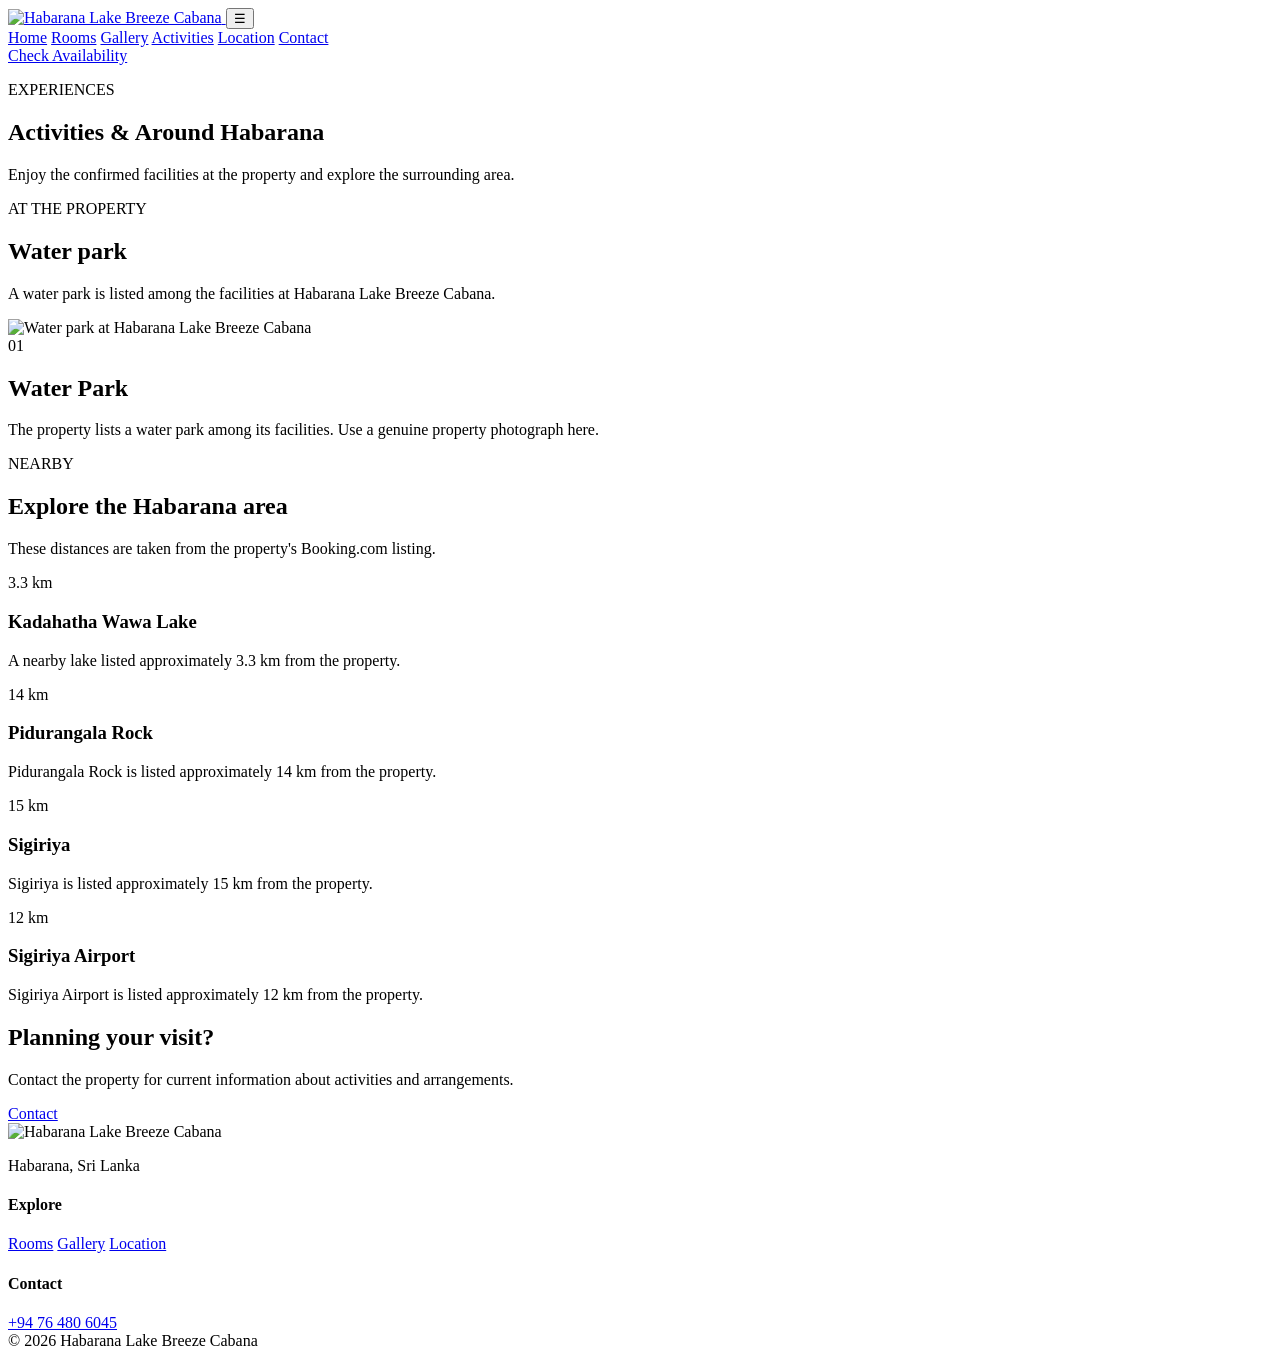
==== activities.html @ 10c1eff1 "Add Activities page with HTML structure This file contains the HTML structure for the Activities pag" ====
<!DOCTYPE html>
<html lang="en">

<head>

<meta charset="UTF-8">
<meta name="viewport" content="width=device-width, initial-scale=1.0">

<title>Activities & Experiences | Habarana Lake Breeze Cabana</title>

<link rel="stylesheet" href="style.css">

<link
href="https://fonts.googleapis.com/css2?family=DM+Sans:wght@400;500;600;700&family=Playfair+Display:wght@500;600;700&display=swap"
rel="stylesheet"
>

</head>


<body>


<header class="site-header">

<a href="index.html" class="logo">
<img src="images/logo.png" alt="Habarana Lake Breeze Cabana">
</a>

<button class="menu-button" id="menuButton">☰</button>

<nav id="mainNav">

<a href="index.html">Home</a>
<a href="rooms.html">Rooms</a>
<a href="gallery.html">Gallery</a>
<a href="activities.html">Activities</a>
<a href="location.html">Location</a>
<a href="contact.html">Contact</a>

</nav>

<a class="header-book" href="rooms.html#availability">
Check Availability
</a>

</header>



<section class="page-hero">

<div>

<p class="eyebrow">EXPERIENCES</p>

<h1>Activities & Around Habarana</h1>

<p>
Enjoy the confirmed facilities at the property and
explore the surrounding area.
</p>

</div>

</section>



<main>


<section class="section">

<div class="section-heading">

<p class="eyebrow dark">AT THE PROPERTY</p>

<h2>Water park</h2>

<p>
A water park is listed among the facilities at
Habarana Lake Breeze Cabana.
</p>

</div>


<div class="activity-feature">

<img
src="images/activity-1.jpg"
alt="Water park at Habarana Lake Breeze Cabana"
>

<div>

<span class="activity-number">
01
</span>

<h2>Water Park</h2>

<p>
The property lists a water park among its facilities.
Use a genuine property photograph here.
</p>

</div>

</div>

</section>



<section class="section nearby-section">

<div class="section-heading">

<p class="eyebrow dark">NEARBY</p>

<h2>Explore the Habarana area</h2>

<p>
These distances are taken from the property's
Booking.com listing.
</p>

</div>


<div class="nearby-grid">


<article>

<span>3.3 km</span>

<h3>Kadahatha Wawa Lake</h3>

<p>
A nearby lake listed approximately 3.3 km from
the property.
</p>

</article>


<article>

<span>14 km</span>

<h3>Pidurangala Rock</h3>

<p>
Pidurangala Rock is listed approximately 14 km
from the property.
</p>

</article>


<article>

<span>15 km</span>

<h3>Sigiriya</h3>

<p>
Sigiriya is listed approximately 15 km from
the property.
</p>

</article>


<article>

<span>12 km</span>

<h3>Sigiriya Airport</h3>

<p>
Sigiriya Airport is listed approximately 12 km
from the property.
</p>

</article>


</div>

</section>



<section class="section">

<div class="booking-note">

<h2>Planning your visit?</h2>

<p>
Contact the property for current information about
activities and arrangements.
</p>

<a href="contact.html" class="button primary">
Contact
</a>

</div>

</section>


</main>



<footer>

<div class="footer-main">

<div>

<img
src="images/logo.png"
class="footer-logo"
alt="Habarana Lake Breeze Cabana"
>

<p>Habarana, Sri Lanka</p>

</div>


<div>

<h4>Explore</h4>

<a href="rooms.html">Rooms</a>
<a href="gallery.html">Gallery</a>
<a href="location.html">Location</a>

</div>


<div>

<h4>Contact</h4>

<a href="tel:+94764806045">
+94 76 480 6045
</a>

</div>

</div>


<div class="footer-bottom">

<span>© 2026 Habarana Lake Breeze Cabana</span>

</div>

</footer>


<script src="script.js"></script>

</body>
  </html>
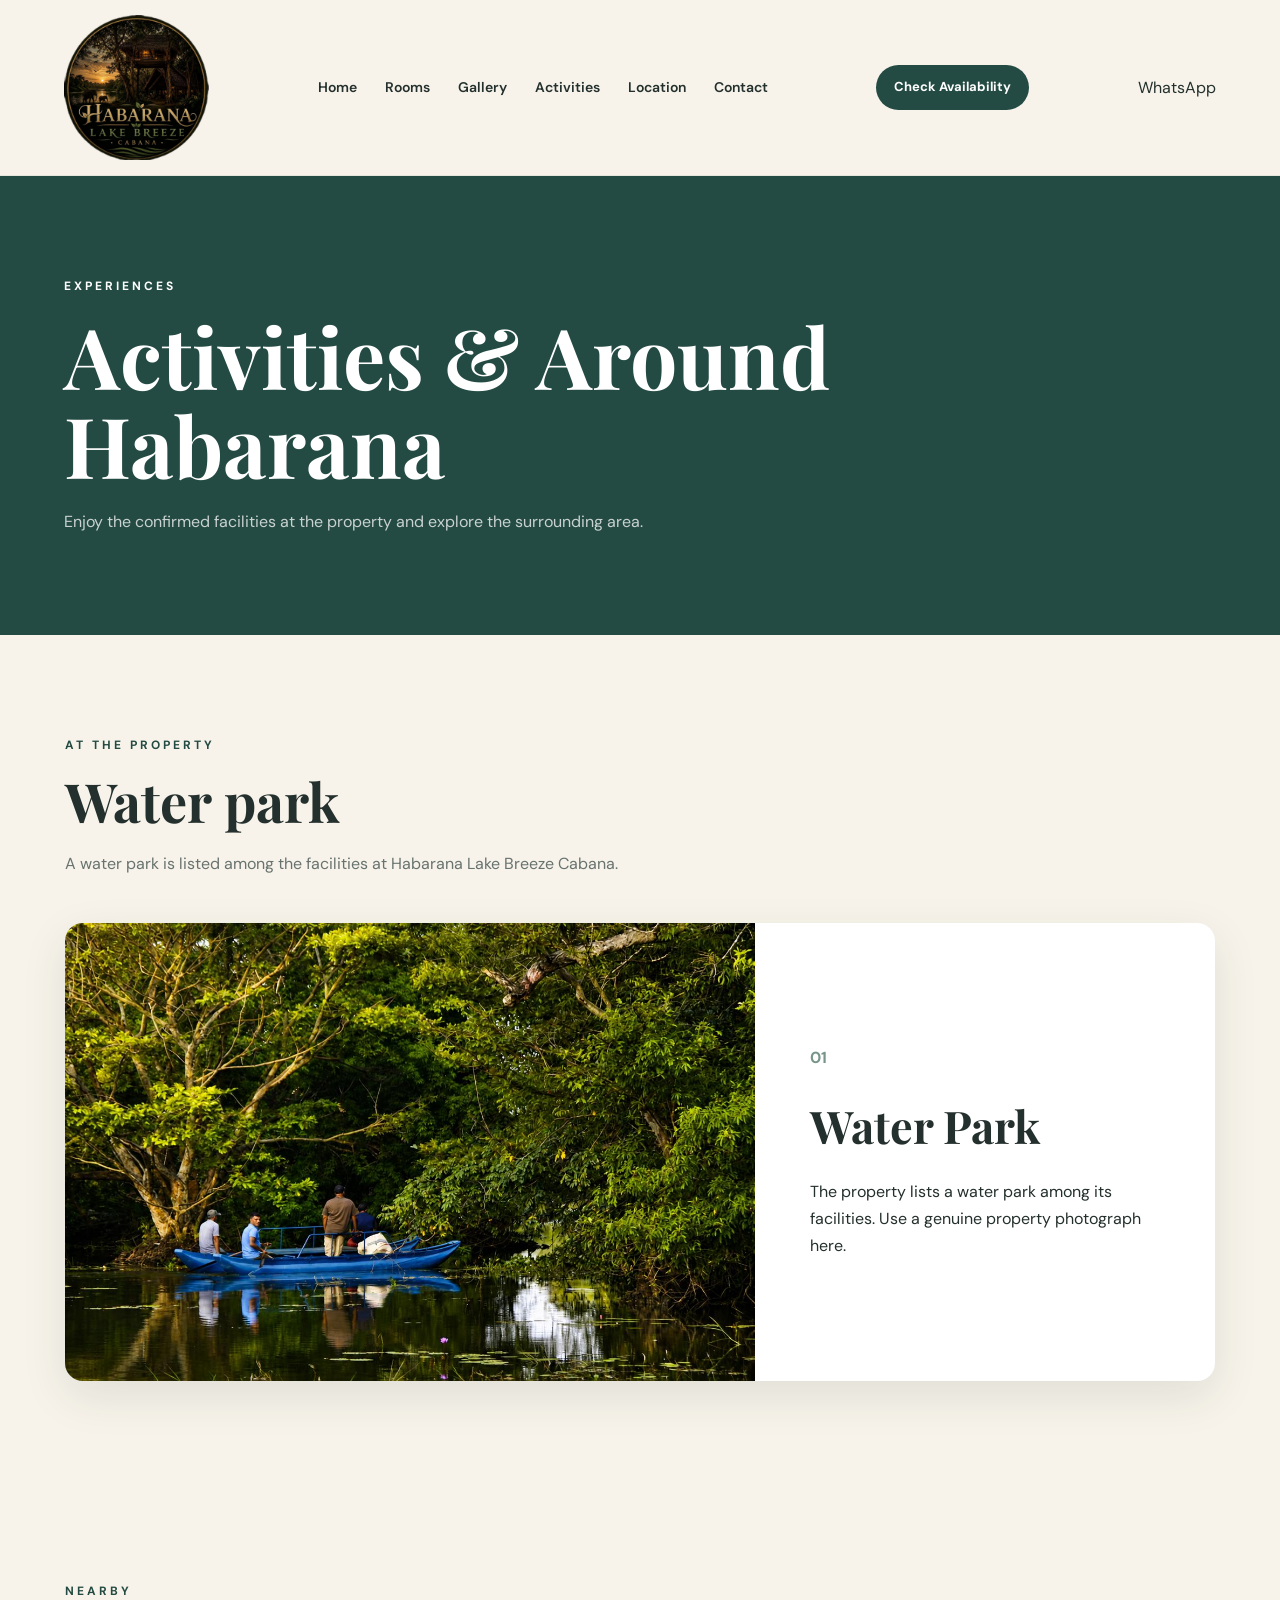
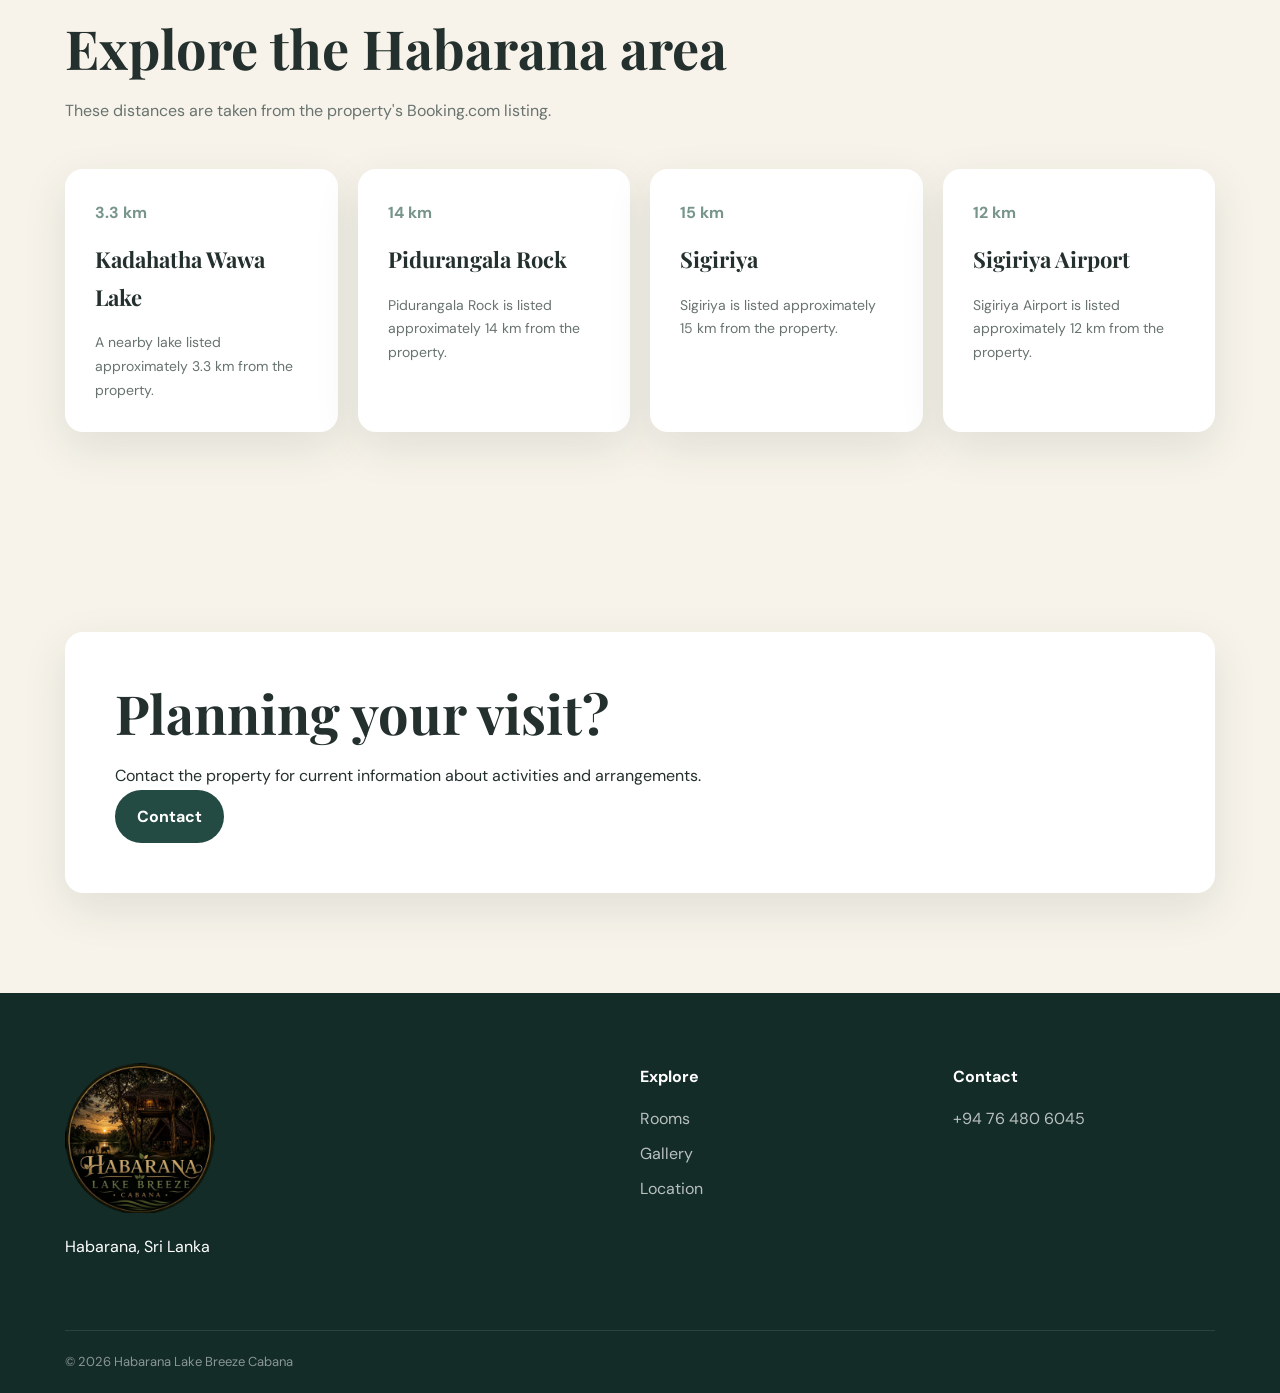
==== commit 8b8449f9: "Add WhatsApp button to activities page" ====
--- a/activities.html
+++ b/activities.html
@@ -44,6 +44,15 @@
 Check Availability
 </a>
 
+  <a
+    href="https://wa.me/94764806045"
+    class="whatsapp-button"
+    target="_blank"
+    rel="noopener noreferrer"
+>
+    WhatsApp
+  </a>
+
 </header>
 
 
--- a/style.css
+++ b/style.css
@@ -0,0 +1,1265 @@
+:root {
+
+    --forest: #244b43;
+    --forest-dark: #17362f;
+    --sage: #78958a;
+    --cream: #f7f3ea;
+    --sand: #e7dcc9;
+    --white: #ffffff;
+    --ink: #24302d;
+    --muted: #68736f;
+    --border: #dfe4df;
+
+    --serif: "Playfair Display", serif;
+    --sans: "DM Sans", sans-serif;
+
+    --radius: 18px;
+    --shadow: 0 15px 45px rgba(20, 45, 38, .10);
+
+}
+
+
+* {
+    box-sizing: border-box;
+    margin: 0;
+    padding: 0;
+}
+
+
+html {
+    scroll-behavior: smooth;
+}
+
+
+body {
+
+    font-family: var(--sans);
+    color: var(--ink);
+    background: var(--cream);
+    line-height: 1.7;
+
+}
+
+
+img {
+
+    width: 100%;
+    display: block;
+    object-fit: cover;
+
+}
+
+
+a {
+
+    color: inherit;
+    text-decoration: none;
+
+}
+
+
+.site-header {
+
+    position: sticky;
+    top: 0;
+    z-index: 1000;
+
+    display: flex;
+    align-items: center;
+    justify-content: space-between;
+
+    gap: 25px;
+
+    padding: 15px 5%;
+
+    background: rgba(247,243,234,.96);
+    backdrop-filter: blur(12px);
+
+    border-bottom: 1px solid rgba(36,75,67,.08);
+
+}
+
+
+.logo img {
+
+    width: 145px;
+    height: auto;
+    object-fit: contain;
+
+}
+
+
+nav {
+
+    display: flex;
+    align-items: center;
+    gap: 28px;
+
+}
+
+
+nav a {
+
+    font-size: 14px;
+    font-weight: 600;
+    color: var(--ink);
+
+    transition: .25s ease;
+
+}
+
+
+nav a:hover {
+
+    color: var(--forest);
+
+}
+
+
+.header-book {
+
+    background: var(--forest);
+    color: white;
+
+    padding: 11px 18px;
+
+    border-radius: 50px;
+
+    font-size: 13px;
+    font-weight: 700;
+
+}
+
+
+.menu-button {
+
+    display: none;
+
+    border: none;
+    background: transparent;
+
+    font-size: 25px;
+
+}
+
+
+.hero {
+
+    position: relative;
+    min-height: 82vh;
+
+    display: flex;
+    align-items: center;
+
+    overflow: hidden;
+
+}
+
+
+.hero-image {
+
+    position: absolute;
+    inset: 0;
+
+    width: 100%;
+    height: 100%;
+
+    object-fit: cover;
+
+}
+
+
+.hero-overlay {
+
+    position: absolute;
+    inset: 0;
+
+    background:
+        linear-gradient(
+            90deg,
+            rgba(15,40,34,.80),
+            rgba(15,40,34,.30),
+            rgba(15,40,34,.10)
+        );
+
+}
+
+
+.hero-content {
+
+    position: relative;
+    z-index: 2;
+
+    width: min(1100px, 90%);
+
+    margin: auto;
+
+    color: white;
+
+}
+
+
+.eyebrow {
+
+    font-size: 12px;
+    font-weight: 700;
+
+    letter-spacing: 3px;
+
+    margin-bottom: 15px;
+
+}
+
+
+.eyebrow.dark {
+
+    color: var(--forest);
+
+}
+
+
+.hero h1,
+.page-hero h1 {
+
+    font-family: var(--serif);
+
+    font-size: clamp(44px, 7vw, 84px);
+
+    line-height: 1.05;
+
+    max-width: 800px;
+
+}
+
+
+.hero-text {
+
+    margin-top: 22px;
+
+    font-size: 18px;
+
+    max-width: 550px;
+
+}
+
+
+.hero-buttons {
+
+    display: flex;
+    gap: 12px;
+
+    margin-top: 35px;
+
+    flex-wrap: wrap;
+
+}
+
+
+.button {
+
+    display: inline-flex;
+
+    align-items: center;
+    justify-content: center;
+
+    padding: 13px 22px;
+
+    border-radius: 50px;
+
+    font-weight: 700;
+
+    transition: .25s ease;
+
+    border: none;
+
+    cursor: pointer;
+
+}
+
+
+.button.primary {
+
+    background: var(--forest);
+    color: white;
+
+}
+
+
+.button.primary:hover {
+
+    background: var(--forest-dark);
+
+    transform: translateY(-2px);
+
+}
+
+
+.button.secondary {
+
+    border: 1px solid rgba(255,255,255,.7);
+
+    color: white;
+
+    background: rgba(255,255,255,.08);
+
+}
+
+
+.button.light {
+
+    background: white;
+    color: var(--forest);
+
+}
+
+
+.section {
+
+    width: min(1150px, 90%);
+
+    margin: auto;
+
+    padding-top: 100px;
+    padding-bottom: 100px;
+
+}
+
+
+.section-heading {
+
+    max-width: 720px;
+
+    margin-bottom: 45px;
+
+}
+
+
+.section-heading h2,
+.split-content h2,
+.booking-note h2 {
+
+    font-family: var(--serif);
+
+    font-size: clamp(34px, 5vw, 54px);
+
+    line-height: 1.15;
+
+    margin-bottom: 18px;
+
+}
+
+
+.section-heading p:last-child {
+
+    color: var(--muted);
+
+}
+
+
+.feature-grid {
+
+    display: grid;
+
+    grid-template-columns: repeat(4, 1fr);
+
+    gap: 18px;
+
+}
+
+
+.feature-card {
+
+    background: white;
+
+    padding: 30px;
+
+    border-radius: var(--radius);
+
+    box-shadow: var(--shadow);
+
+}
+
+
+.feature-card span {
+
+    color: var(--sage);
+
+    font-weight: 700;
+
+}
+
+
+.feature-card h3 {
+
+    margin: 25px 0 10px;
+
+}
+
+
+.feature-card p {
+
+    color: var(--muted);
+
+    font-size: 14px;
+
+}
+
+
+.split-section {
+
+    display: grid;
+
+    grid-template-columns: 1fr 1fr;
+
+    min-height: 550px;
+
+}
+
+
+.split-image img {
+
+    height: 100%;
+
+}
+
+
+.split-content {
+
+    display: flex;
+
+    flex-direction: column;
+
+    justify-content: center;
+
+    padding: 70px;
+
+    background: var(--sand);
+
+}
+
+
+.text-link {
+
+    display: inline-block;
+
+    color: var(--forest);
+
+    font-weight: 700;
+
+    margin-top: 20px;
+
+}
+
+
+.room-grid {
+
+    display: grid;
+
+    grid-template-columns: repeat(3,1fr);
+
+    gap: 24px;
+
+}
+
+
+.room-card {
+
+    overflow: hidden;
+
+    border-radius: var(--radius);
+
+    background: white;
+
+    box-shadow: var(--shadow);
+
+}
+
+
+.room-card img {
+
+    height: 270px;
+
+}
+
+
+.room-card-body {
+
+    padding: 25px;
+
+}
+
+
+.room-card-body h3 {
+
+    font-family: var(--serif);
+
+    font-size: 25px;
+
+    margin-bottom: 10px;
+
+}
+
+
+.room-card-body p {
+
+    color: var(--muted);
+
+    font-size: 14px;
+
+    margin-bottom: 15px;
+
+}
+
+
+.room-card-body a {
+
+    color: var(--forest);
+
+    font-weight: 700;
+
+}
+
+
+.availability-home,
+.cta-section {
+
+    background: var(--forest);
+
+    color: white;
+
+    padding: 75px 8%;
+
+    display: flex;
+
+    align-items: center;
+
+    justify-content: space-between;
+
+    gap: 30px;
+
+}
+
+
+.availability-home h2,
+.cta-section h2 {
+
+    font-family: var(--serif);
+
+    font-size: clamp(34px,5vw,55px);
+
+    line-height: 1.1;
+
+}
+
+
+.availability-home p:not(.eyebrow) {
+
+    color: rgba(255,255,255,.75);
+
+    margin-top: 10px;
+
+}
+
+
+.facility-grid {
+
+    display: grid;
+
+    grid-template-columns: repeat(4,1fr);
+
+    gap: 15px;
+
+}
+
+
+.facility-grid div {
+
+    background: white;
+
+    padding: 20px;
+
+    border-radius: 12px;
+
+    border: 1px solid var(--border);
+
+    font-weight: 600;
+
+}
+
+
+.page-hero {
+
+    background: var(--forest);
+
+    color: white;
+
+    padding: 100px 5%;
+
+}
+
+
+.page-hero p:last-child {
+
+    margin-top: 20px;
+
+    color: rgba(255,255,255,.75);
+
+}
+
+
+.room-detail-grid {
+
+    display: flex;
+
+    flex-direction: column;
+
+    gap: 35px;
+
+}
+
+
+.room-detail {
+
+    display: grid;
+
+    grid-template-columns: 42% 58%;
+
+    background: white;
+
+    border-radius: var(--radius);
+
+    overflow: hidden;
+
+    box-shadow: var(--shadow);
+
+}
+
+
+.room-detail img {
+
+    height: 100%;
+
+    min-height: 450px;
+
+}
+
+
+.room-detail > div {
+
+    padding: 45px;
+
+}
+
+
+.room-detail h2 {
+
+    font-family: var(--serif);
+
+    font-size: 35px;
+
+    margin-bottom: 15px;
+
+}
+
+
+.room-detail p {
+
+    color: var(--muted);
+
+}
+
+
+.room-detail ul {
+
+    display: grid;
+
+    grid-template-columns: 1fr 1fr;
+
+    margin-top: 25px;
+
+    gap: 8px;
+
+    list-style: none;
+
+    font-size: 14px;
+
+}
+
+
+.room-detail li::before {
+
+    content: "✓ ";
+
+    color: var(--forest);
+
+    font-weight: 700;
+
+}
+
+
+.availability-section {
+
+    background: var(--forest);
+
+    color: white;
+
+    padding: 100px 5%;
+
+}
+
+
+.availability-container {
+
+    width: min(1100px,100%);
+
+    margin: auto;
+
+}
+
+
+.light-heading p:last-child {
+
+    color: rgba(255,255,255,.7);
+
+}
+
+
+.availability-form {
+
+    display: grid;
+
+    grid-template-columns: 1fr 1fr auto;
+
+    gap: 15px;
+
+    align-items: end;
+
+}
+
+
+.availability-form label {
+
+    display: block;
+
+    font-size: 13px;
+
+    margin-bottom: 8px;
+
+}
+
+
+.availability-form input {
+
+    width: 100%;
+
+    padding: 15px;
+
+    border: none;
+
+    border-radius: 10px;
+
+    font: inherit;
+
+}
+
+
+.availability-results {
+
+    margin-top: 35px;
+
+    display: grid;
+
+    gap: 15px;
+
+}
+
+
+.availability-card {
+
+    background: white;
+
+    color: var(--ink);
+
+    padding: 25px;
+
+    border-radius: 15px;
+
+    display: flex;
+
+    justify-content: space-between;
+
+    align-items: center;
+
+    gap: 20px;
+
+}
+
+
+.available {
+
+    color: #28734f;
+
+    font-weight: 700;
+
+}
+
+
+.unavailable {
+
+    color: #a74646;
+
+    font-weight: 700;
+
+}
+
+
+.booking-note {
+
+    background: white;
+
+    padding: 50px;
+
+    border-radius: var(--radius);
+
+    box-shadow: var(--shadow);
+
+}
+
+
+.gallery-grid {
+
+    display: grid;
+
+    grid-template-columns: repeat(3,1fr);
+
+    gap: 15px;
+
+}
+
+
+.gallery-grid figure {
+
+    overflow: hidden;
+
+    border-radius: 15px;
+
+}
+
+
+.gallery-grid img {
+
+    height: 300px;
+
+    transition: transform .4s ease;
+
+}
+
+
+.gallery-grid figure:hover img {
+
+    transform: scale(1.04);
+
+}
+
+
+.gallery-large {
+
+    grid-column: span 2;
+
+}
+
+
+.gallery-wide {
+
+    grid-column: span 2;
+
+}
+
+
+.activity-feature {
+
+    display: grid;
+
+    grid-template-columns: 1.2fr .8fr;
+
+    background: white;
+
+    border-radius: var(--radius);
+
+    overflow: hidden;
+
+    box-shadow: var(--shadow);
+
+}
+
+
+.activity-feature img {
+
+    min-height: 450px;
+
+}
+
+
+.activity-feature > div {
+
+    padding: 55px;
+
+    display: flex;
+
+    flex-direction: column;
+
+    justify-content: center;
+
+}
+
+
+.activity-number {
+
+    color: var(--sage);
+
+    font-weight: 700;
+
+}
+
+
+.activity-feature h2 {
+
+    font-family: var(--serif);
+
+    font-size: 45px;
+
+    margin: 15px 0;
+
+}
+
+
+.nearby-grid {
+
+    display: grid;
+
+    grid-template-columns: repeat(4,1fr);
+
+    gap: 20px;
+
+}
+
+
+.nearby-grid article {
+
+    background: white;
+
+    padding: 30px;
+
+    border-radius: var(--radius);
+
+    box-shadow: var(--shadow);
+
+}
+
+
+.nearby-grid span {
+
+    color: var(--sage);
+
+    font-weight: 700;
+
+}
+
+
+.nearby-grid h3 {
+
+    margin: 15px 0;
+
+    font-family: var(--serif);
+
+    font-size: 22px;
+
+}
+
+
+.nearby-grid p {
+
+    color: var(--muted);
+
+    font-size: 14px;
+
+}
+
+
+.location-layout {
+
+    display: grid;
+
+    grid-template-columns: 1fr 1fr;
+
+    gap: 50px;
+
+    align-items: center;
+
+}
+
+
+.map-box {
+
+    min-height: 450px;
+
+    border-radius: var(--radius);
+
+    overflow: hidden;
+
+    box-shadow: var(--shadow);
+
+}
+
+
+.map-box iframe {
+
+    width: 100%;
+
+    height: 450px;
+
+    border: 0;
+
+}
+
+
+.contact-grid {
+
+    display: grid;
+
+    grid-template-columns: repeat(3,1fr);
+
+    gap: 20px;
+
+}
+
+
+.contact-card {
+
+    background: white;
+
+    padding: 35px;
+
+    border-radius: var(--radius);
+
+    box-shadow: var(--shadow);
+
+}
+
+
+.contact-card h2 {
+
+    font-family: var(--serif);
+
+    margin: 15px 0;
+
+}
+
+
+.contact-card p {
+
+    color: var(--muted);
+
+}
+
+
+footer {
+
+    background: #132c27;
+
+    color: white;
+
+}
+
+
+.footer-main {
+
+    width: min(1150px,90%);
+
+    margin: auto;
+
+    padding: 70px 0;
+
+    display: grid;
+
+    grid-template-columns: 2fr 1fr 1fr;
+
+    gap: 50px;
+
+}
+
+
+.footer-logo {
+
+    width: 150px;
+
+    margin-bottom: 20px;
+
+}
+
+
+.footer-main h4 {
+
+    margin-bottom: 15px;
+
+}
+
+
+.footer-main a {
+
+    display: block;
+
+    color: rgba(255,255,255,.7);
+
+    margin: 8px 0;
+
+}
+
+
+.footer-bottom {
+
+    border-top: 1px solid rgba(255,255,255,.1);
+
+    width: min(1150px,90%);
+
+    margin: auto;
+
+    padding: 20px 0;
+
+    display: flex;
+
+    justify-content: space-between;
+
+    color: rgba(255,255,255,.5);
+
+    font-size: 13px;
+
+}
+
+
+@media(max-width:900px) {
+
+    nav {
+        display: none;
+        position: absolute;
+        top: 75px;
+        left: 0;
+        width: 100%;
+        padding: 25px;
+        background: var(--cream);
+        flex-direction: column;
+    }
+
+    nav.open {
+        display: flex;
+    }
+
+    .menu-button {
+        display: block;
+    }
+
+    .header-book {
+        display: none;
+    }
+
+    .feature-grid,
+    .facility-grid,
+    .nearby-grid {
+        grid-template-columns: 1fr 1fr;
+    }
+
+    .room-grid,
+    .contact-grid {
+        grid-template-columns: 1fr;
+    }
+
+    .split-section,
+    .location-layout,
+    .activity-feature,
+    .room-detail {
+        grid-template-columns: 1fr;
+    }
+
+    .split-content {
+        padding: 50px 7%;
+    }
+
+    .room-detail img {
+        min-height: 300px;
+    }
+
+    .availability-form {
+        grid-template-columns: 1fr;
+    }
+
+    .gallery-grid {
+        grid-template-columns: 1fr 1fr;
+    }
+
+    .gallery-large,
+    .gallery-wide {
+        grid-column: span 2;
+    }
+
+    .footer-main {
+        grid-template-columns: 1fr 1fr;
+    }
+
+}
+
+
+@media(max-width:600px) {
+
+    .section {
+        padding-top: 70px;
+        padding-bottom: 70px;
+    }
+
+    .hero {
+        min-height: 75vh;
+    }
+
+    .feature-grid,
+    .facility-grid,
+    .nearby-grid,
+    .gallery-grid {
+        grid-template-columns: 1fr;
+    }
+
+    .gallery-large,
+    .gallery-wide {
+        grid-column: span 1;
+    }
+
+    .gallery-grid img {
+        height: 260px;
+    }
+
+    .availability-home,
+    .cta-section {
+        flex-direction: column;
+        align-items: flex-start;
+    }
+
+    .room-detail > div {
+        padding: 30px;
+    }
+
+    .room-detail ul {
+        grid-template-columns: 1fr;
+    }
+
+    .activity-feature > div {
+        padding: 35px;
+    }
+
+    .footer-main {
+        grid-template-columns: 1fr;
+    }
+
+    .footer-bottom {
+        flex-direction: column;
+        gap: 5px;
+    }
+
+}
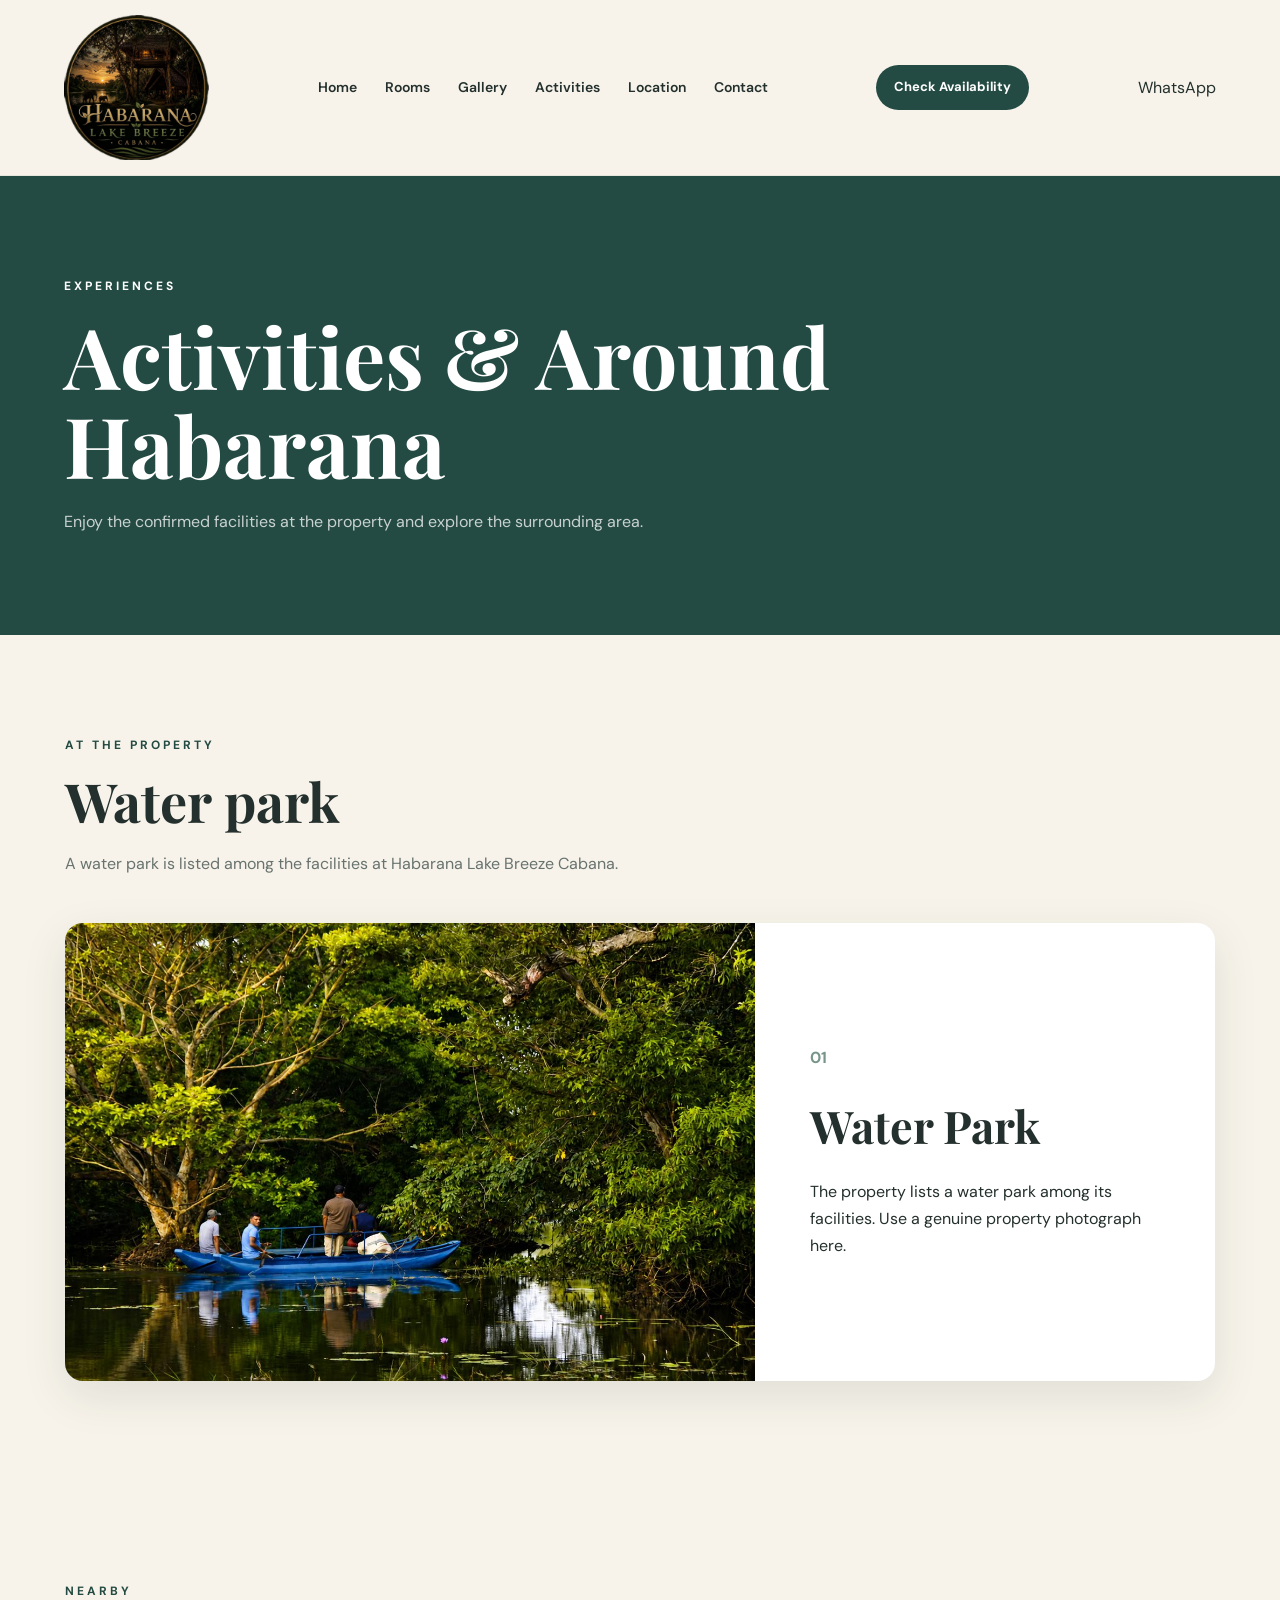
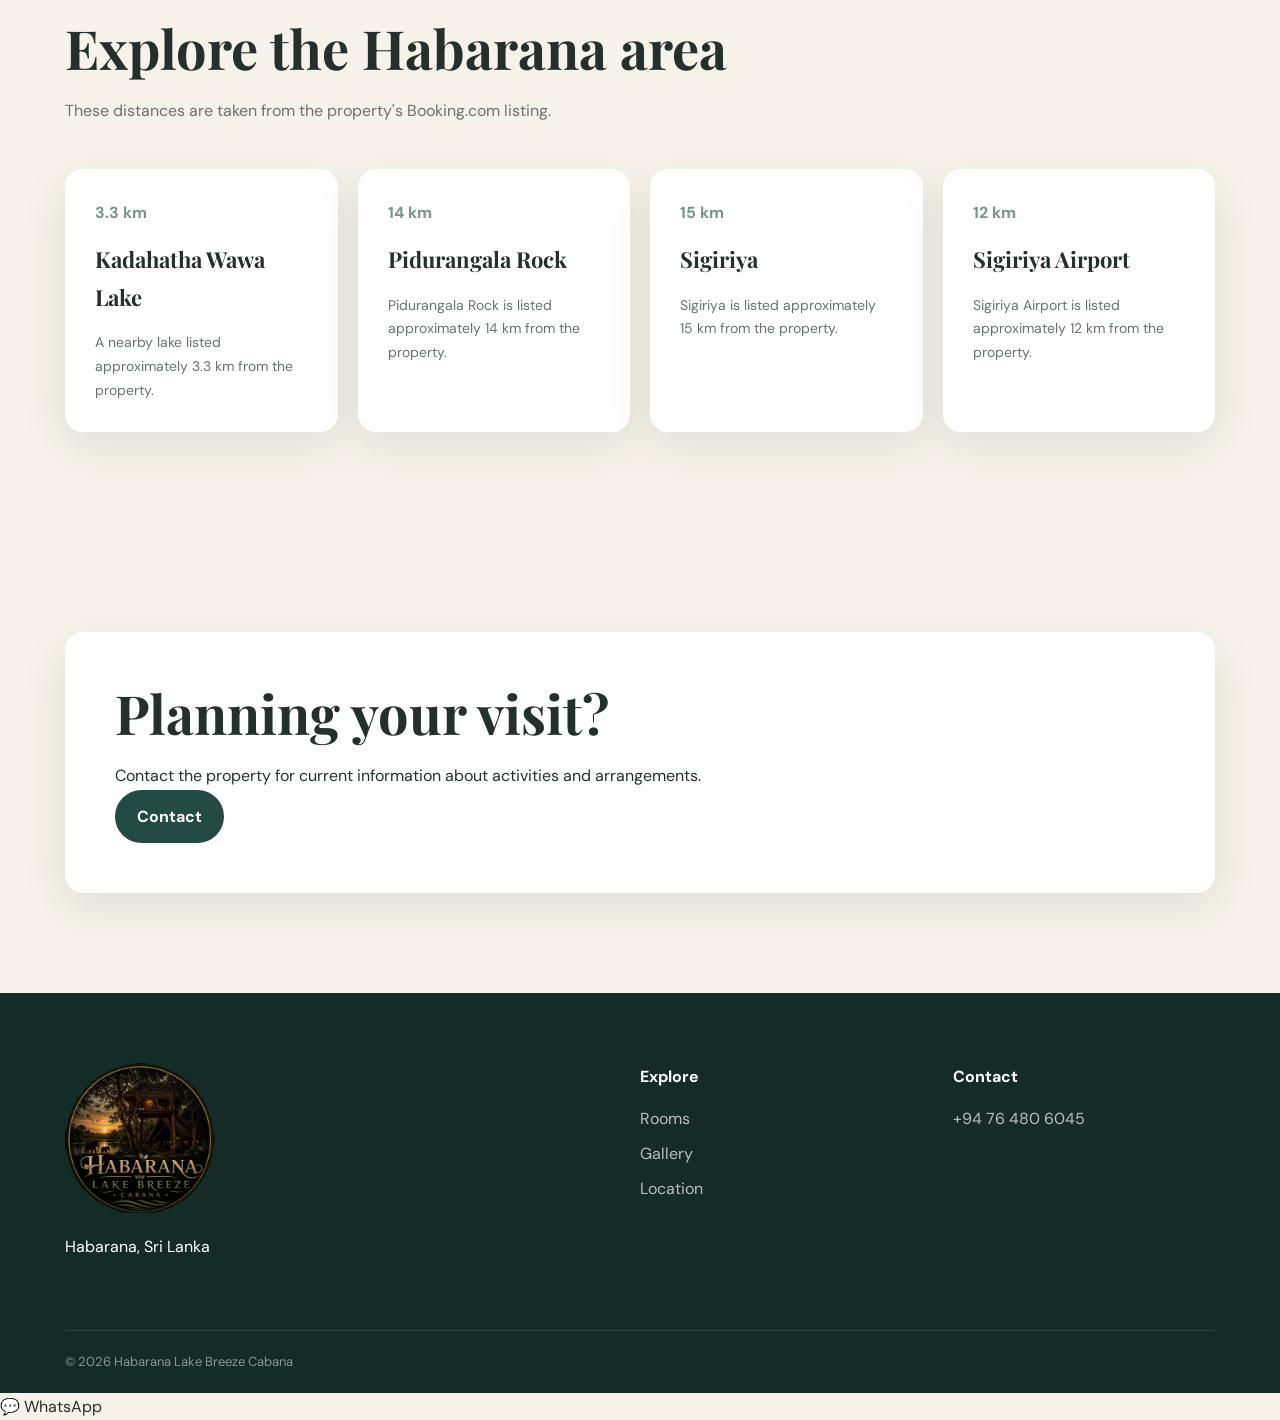
==== commit 558c5167: "Add WhatsApp chat link to activities page" ====
--- a/activities.html
+++ b/activities.html
@@ -280,5 +280,16 @@
 
 <script src="script.js"></script>
 
+<a
+    href="https://wa.me/94764806045"
+    class="whatsapp-float"
+    target="_blank"
+    rel="noopener noreferrer"
+    aria-label="Chat with Habarana Lake Breeze Cabana on WhatsApp"
+>
+    <span>💬</span>
+    WhatsApp
+  </a>
+  
 </body>
   </html>
--- a/style.css
+++ b/style.css
@@ -1255,6 +1255,49 @@
 
     .footer-main {
         grid-template-columns: 1fr;
+
+        
+        .whatsapp-float {
+    position: fixed;
+    right: 20px;
+    bottom: 20px;
+    z-index: 9999;
+
+    display: flex;
+    align-items: center;
+    gap: 8px;
+
+    background: #25D366;
+    color: white;
+
+    padding: 13px 18px;
+    border-radius: 50px;
+
+    font-size: 14px;
+    font-weight: 700;
+
+    box-shadow: 0 10px 30px rgba(0,0,0,.20);
+
+    transition: .25s ease;
+}
+
+.whatsapp-float:hover {
+    transform: translateY(-3px);
+}
+
+.whatsapp-float span {
+    font-size: 18px;
+}
+
+@media (max-width: 600px) {
+
+    .whatsapp-float {
+        right: 15px;
+        bottom: 15px;
+        padding: 12px 16px;
+    }
+
+        }
     }
 
     .footer-bottom {
